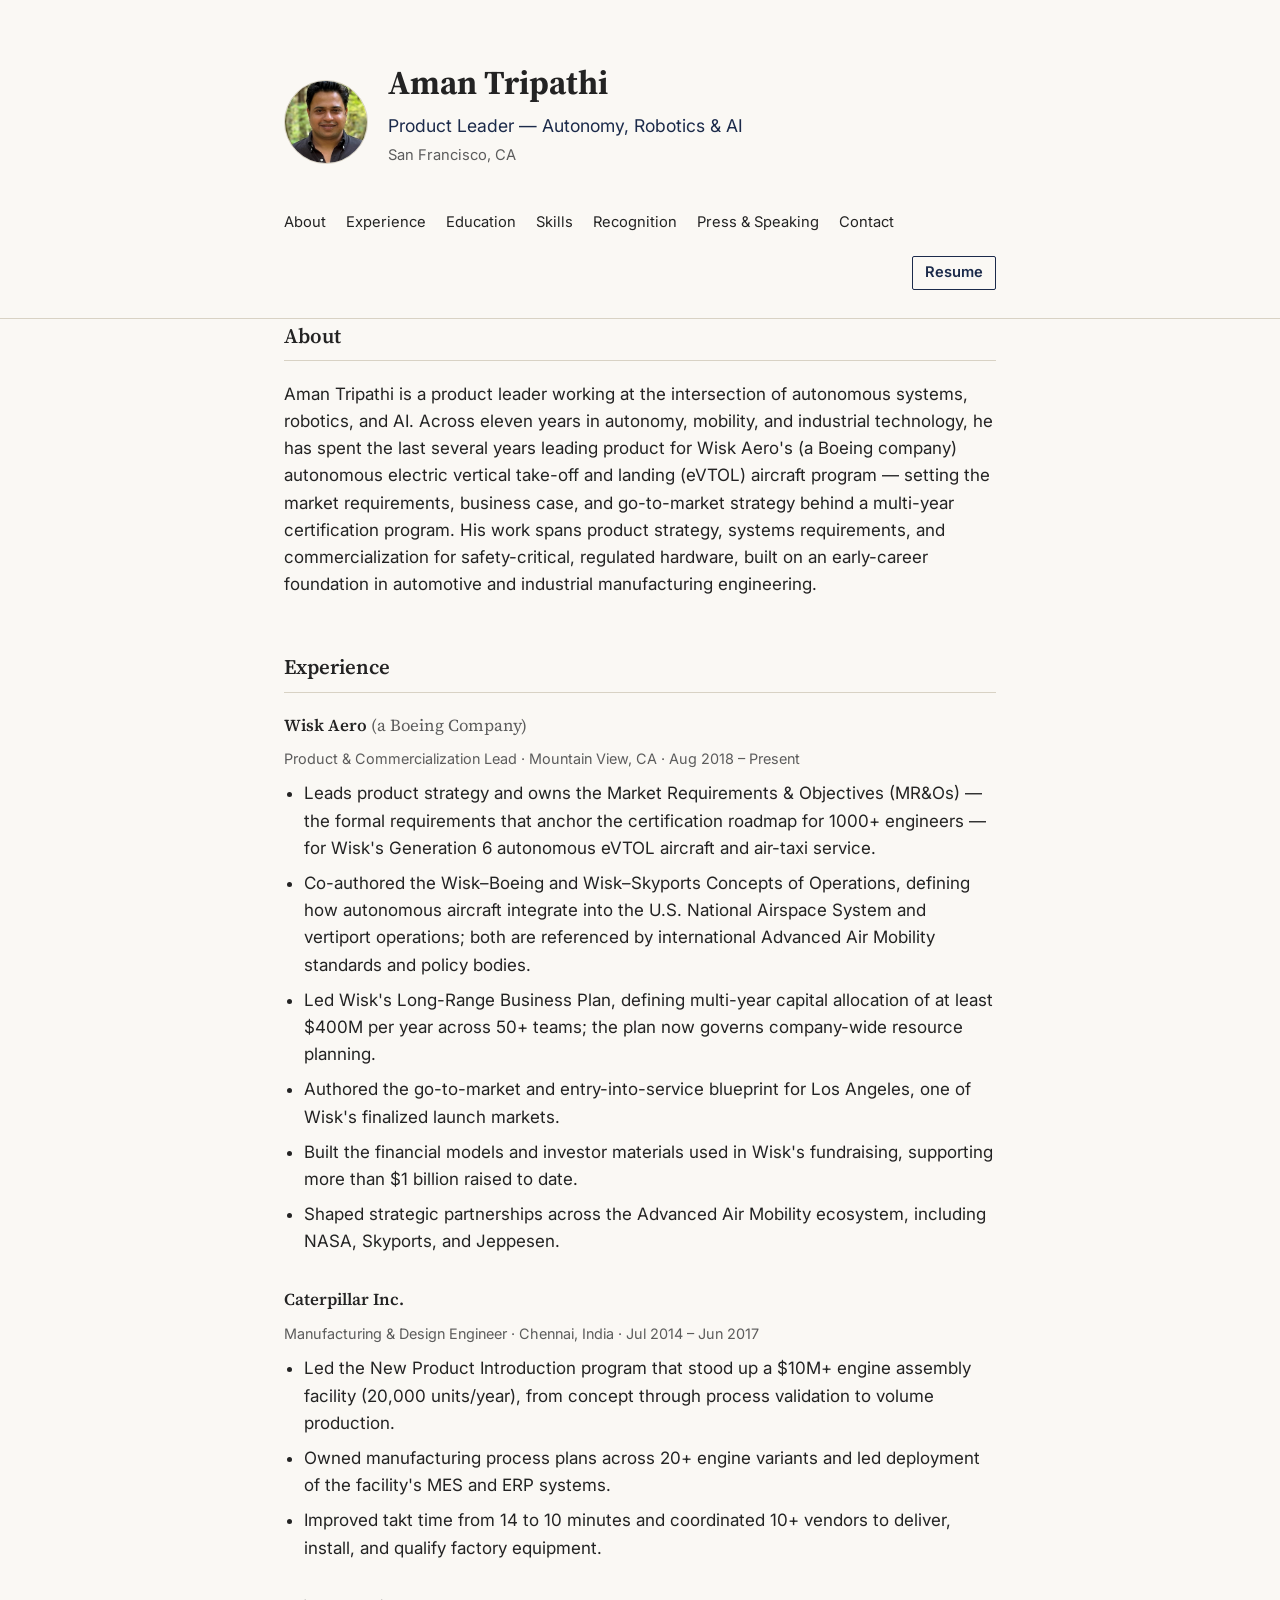
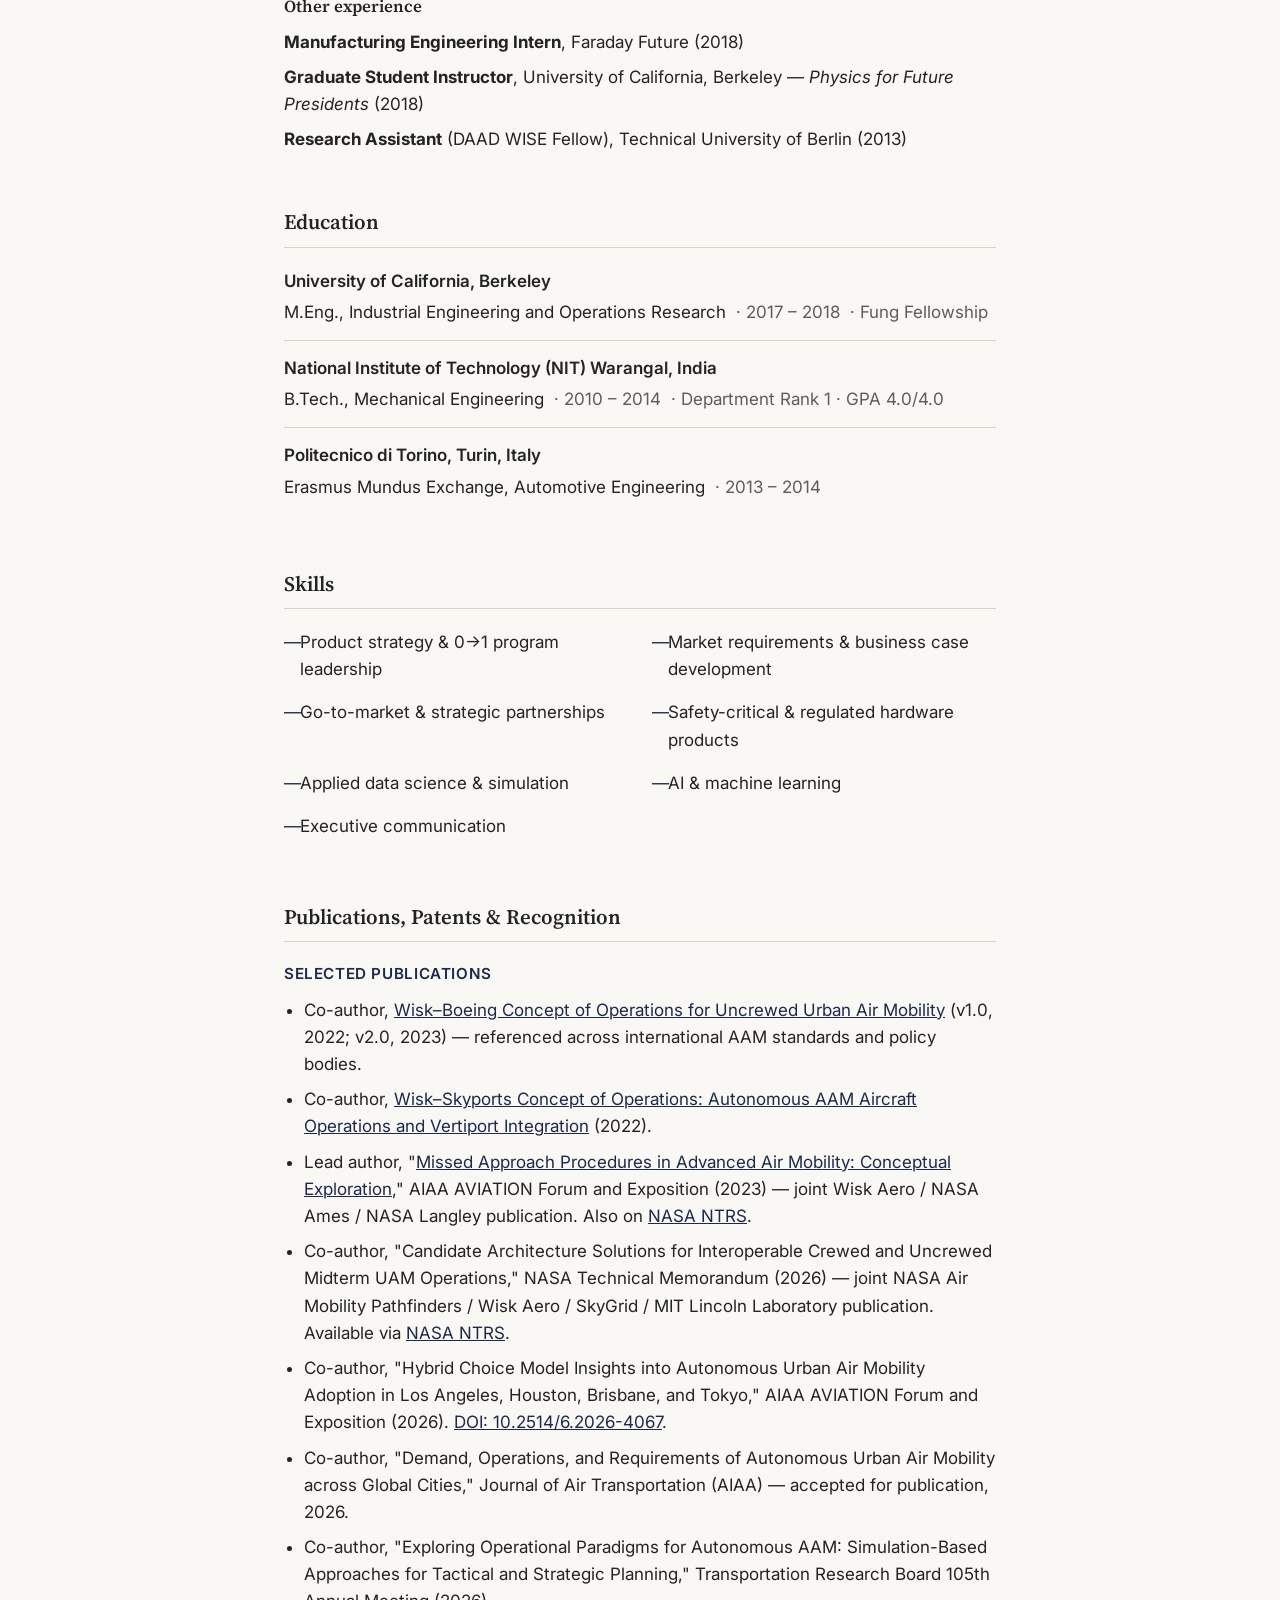
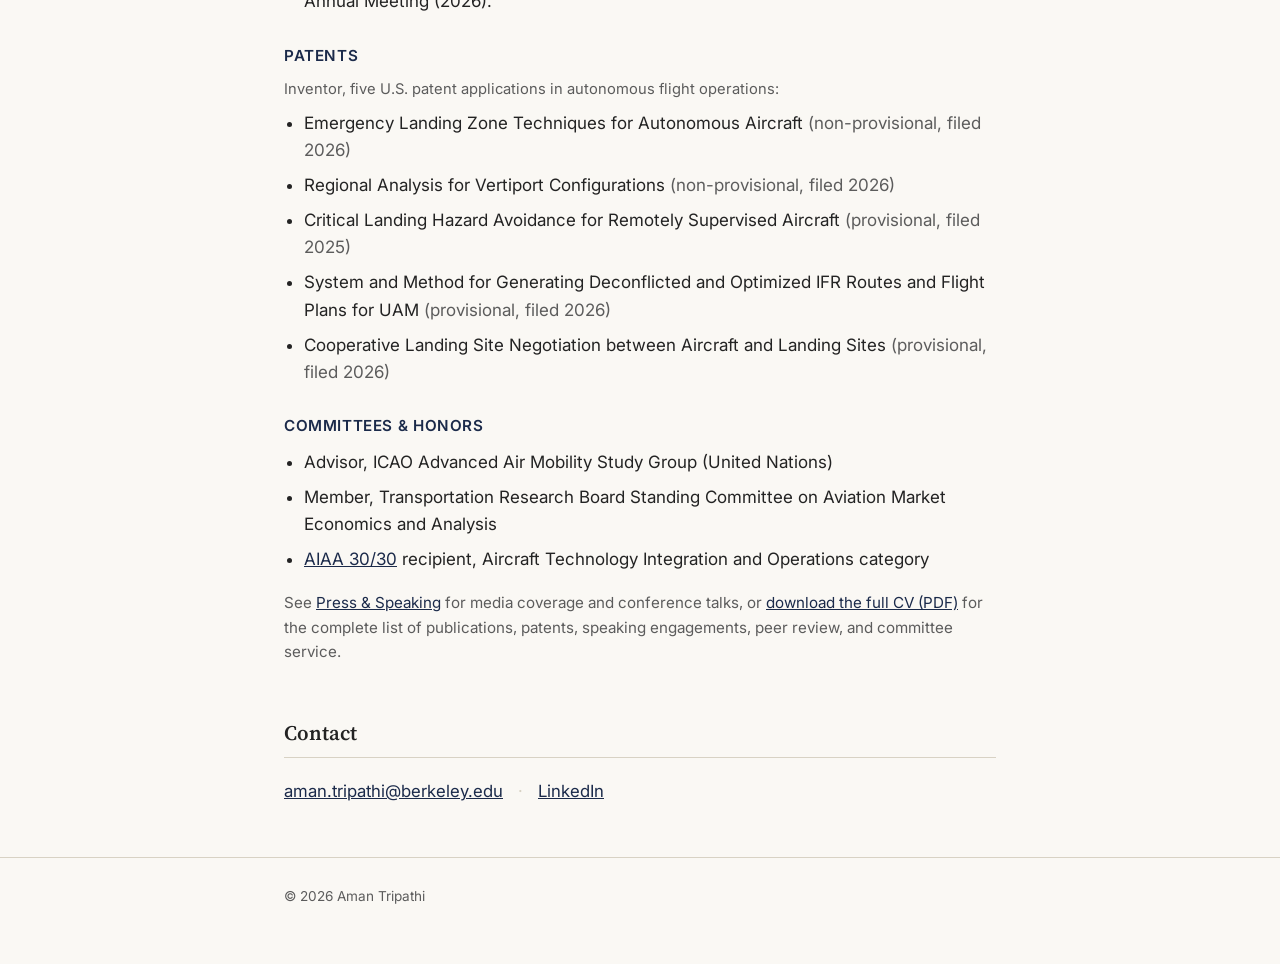
==== index.html @ 5e928e8f "Add personal website: one-page profile, Press & Speaking subpage Classic executive-style one-pager c" ====
<!doctype html>
<html lang="en">
<head>
<meta charset="utf-8">
<meta name="viewport" content="width=device-width, initial-scale=1">
<title>Aman Tripathi — Product Leader, Autonomy, Robotics &amp; AI</title>
<meta name="description" content="Aman Tripathi is a product leader working at the intersection of autonomous systems, robotics, and AI, with over a decade of experience in autonomy, mobility, and industrial technology.">
<link rel="icon" type="image/jpeg" href="assets/headshot.jpeg">
<meta property="og:type" content="website">
<meta property="og:url" content="https://aman-tripathi.github.io/">
<meta property="og:title" content="Aman Tripathi — Product Leader, Autonomy, Robotics & AI">
<meta property="og:description" content="Product leader working at the intersection of autonomous systems, robotics, and AI, with over a decade of experience in autonomy, mobility, and industrial technology.">
<meta property="og:image" content="https://aman-tripathi.github.io/assets/headshot.jpeg">
<meta name="twitter:card" content="summary">
<link rel="preconnect" href="https://fonts.googleapis.com">
<link rel="preconnect" href="https://fonts.gstatic.com" crossorigin>
<link href="https://fonts.googleapis.com/css2?family=Source+Serif+4:wght@400;600;700&family=Inter:wght@400;500;600&display=swap" rel="stylesheet">
<link rel="stylesheet" href="style.css">
</head>
<body>

<header class="site-header">
  <div class="wrap">
    <div class="header-identity">
      <img src="assets/headshot.jpeg" alt="Aman Tripathi" class="headshot">
      <div>
        <h1>Aman Tripathi</h1>
        <p class="title">Product Leader — Autonomy, Robotics &amp; AI</p>
        <p class="location">San Francisco, CA</p>
      </div>
    </div>
    <nav class="site-nav" aria-label="Section navigation">
      <a href="#about">About</a>
      <a href="#experience">Experience</a>
      <a href="#education">Education</a>
      <a href="#skills">Skills</a>
      <a href="#recognition">Recognition</a>
      <a href="press-speaking.html">Press &amp; Speaking</a>
      <a href="#contact">Contact</a>
      <a href="assets/Aman-Tripathi-Resume.pdf" class="nav-resume" target="_blank" rel="noopener">Resume</a>
    </nav>
  </div>
</header>

<main class="wrap">

  <section id="about">
    <h2>About</h2>
    <p>
      Aman Tripathi is a product leader working at the intersection of autonomous systems, robotics, and AI.
      Across eleven years in autonomy, mobility, and industrial technology, he has spent the last several years
      leading product for Wisk Aero's (a Boeing company) autonomous electric vertical take-off and landing
      (eVTOL) aircraft program — setting the market requirements, business case, and go-to-market strategy
      behind a multi-year certification program. His work spans product strategy, systems requirements, and
      commercialization for safety-critical, regulated hardware, built on an early-career foundation in
      automotive and industrial manufacturing engineering.
    </p>
  </section>

  <section id="experience">
    <h2>Experience</h2>

    <article class="role">
      <div class="role-head">
        <h3>Wisk Aero <span class="muted">(a Boeing Company)</span></h3>
        <p class="role-meta">Product &amp; Commercialization Lead · Mountain View, CA · Aug 2018 – Present</p>
      </div>
      <ul>
        <li>Leads product strategy and owns the Market Requirements &amp; Objectives (MR&amp;Os) — the formal requirements that anchor the certification roadmap for 1000+ engineers — for Wisk's Generation 6 autonomous eVTOL aircraft and air-taxi service.</li>
        <li>Co-authored the Wisk–Boeing and Wisk–Skyports Concepts of Operations, defining how autonomous aircraft integrate into the U.S. National Airspace System and vertiport operations; both are referenced by international Advanced Air Mobility standards and policy bodies.</li>
        <li>Led Wisk's Long-Range Business Plan, defining multi-year capital allocation of at least $400M per year across 50+ teams; the plan now governs company-wide resource planning.</li>
        <li>Authored the go-to-market and entry-into-service blueprint for Los Angeles, one of Wisk's finalized launch markets.</li>
        <li>Built the financial models and investor materials used in Wisk's fundraising, supporting more than $1 billion raised to date.</li>
        <li>Shaped strategic partnerships across the Advanced Air Mobility ecosystem, including NASA, Skyports, and Jeppesen.</li>
      </ul>
    </article>

    <article class="role">
      <div class="role-head">
        <h3>Caterpillar Inc.</h3>
        <p class="role-meta">Manufacturing &amp; Design Engineer · Chennai, India · Jul 2014 – Jun 2017</p>
      </div>
      <ul>
        <li>Led the New Product Introduction program that stood up a $10M+ engine assembly facility (20,000 units/year), from concept through process validation to volume production.</li>
        <li>Owned manufacturing process plans across 20+ engine variants and led deployment of the facility's MES and ERP systems.</li>
        <li>Improved takt time from 14 to 10 minutes and coordinated 10+ vendors to deliver, install, and qualify factory equipment.</li>
      </ul>
    </article>

    <article class="role role-compact">
      <h3>Other experience</h3>
      <ul>
        <li><strong>Manufacturing Engineering Intern</strong>, Faraday Future (2018)</li>
        <li><strong>Graduate Student Instructor</strong>, University of California, Berkeley — <em>Physics for Future Presidents</em> (2018)</li>
        <li><strong>Research Assistant</strong> (DAAD WISE Fellow), Technical University of Berlin (2013)</li>
      </ul>
    </article>
  </section>

  <section id="education">
    <h2>Education</h2>
    <ul class="education-list">
      <li>
        <span class="school">University of California, Berkeley</span>
        <span class="degree">M.Eng., Industrial Engineering and Operations Research</span>
        <span class="years">2017 – 2018</span>
        <span class="note">Fung Fellowship</span>
      </li>
      <li>
        <span class="school">National Institute of Technology (NIT) Warangal, India</span>
        <span class="degree">B.Tech., Mechanical Engineering</span>
        <span class="years">2010 – 2014</span>
        <span class="note">Department Rank 1 · GPA 4.0/4.0</span>
      </li>
      <li>
        <span class="school">Politecnico di Torino, Turin, Italy</span>
        <span class="degree">Erasmus Mundus Exchange, Automotive Engineering</span>
        <span class="years">2013 – 2014</span>
      </li>
    </ul>
  </section>

  <section id="skills">
    <h2>Skills</h2>
    <ul class="skills-list">
      <li>Product strategy &amp; 0→1 program leadership</li>
      <li>Market requirements &amp; business case development</li>
      <li>Go-to-market &amp; strategic partnerships</li>
      <li>Safety-critical &amp; regulated hardware products</li>
      <li>Applied data science &amp; simulation</li>
      <li>AI &amp; machine learning</li>
      <li>Executive communication</li>
    </ul>
  </section>

  <section id="recognition">
    <h2>Publications, Patents &amp; Recognition</h2>

    <h3 class="subhead">Selected Publications</h3>
    <ul>
      <li>Co-author, <a href="https://cdn.bfldr.com/3FMO7QHS/as/k45mpmbw4bsb4c7x767vn9nx/Concept_of_Operations_for_Uncrewed_Urban_Air_Mobility_v20" target="_blank" rel="noopener">Wisk–Boeing Concept of Operations for Uncrewed Urban Air Mobility</a> (v1.0, 2022; v2.0, 2023) — referenced across international AAM standards and policy bodies.</li>
      <li>Co-author, <a href="https://skyports.net/wp-content/uploads/2022/06/2022-04-06-Concept-of-Operations-Autonomous-AAM-Aircraft-Operations-and-Vertiport-Integration-1.pdf" target="_blank" rel="noopener">Wisk–Skyports Concept of Operations: Autonomous AAM Aircraft Operations and Vertiport Integration</a> (2022).</li>
      <li>Lead author, "<a href="https://doi.org/10.2514/6.2023-3408" target="_blank" rel="noopener">Missed Approach Procedures in Advanced Air Mobility: Conceptual Exploration</a>," AIAA AVIATION Forum and Exposition (2023) — joint Wisk Aero / NASA Ames / NASA Langley publication. Also on <a href="https://ntrs.nasa.gov/citations/20230007215" target="_blank" rel="noopener">NASA NTRS</a>.</li>
      <li>Co-author, "Candidate Architecture Solutions for Interoperable Crewed and Uncrewed Midterm UAM Operations," NASA Technical Memorandum (2026) — joint NASA Air Mobility Pathfinders / Wisk Aero / SkyGrid / MIT Lincoln Laboratory publication. Available via <a href="https://ntrs.nasa.gov/citations/20260000959" target="_blank" rel="noopener">NASA NTRS</a>.</li>
      <li>Co-author, "Hybrid Choice Model Insights into Autonomous Urban Air Mobility Adoption in Los Angeles, Houston, Brisbane, and Tokyo," AIAA AVIATION Forum and Exposition (2026). <a href="https://doi.org/10.2514/6.2026-4067" target="_blank" rel="noopener">DOI: 10.2514/6.2026-4067</a>.</li>
      <li>Co-author, "Demand, Operations, and Requirements of Autonomous Urban Air Mobility across Global Cities," Journal of Air Transportation (AIAA) — accepted for publication, 2026.</li>
      <li>Co-author, "Exploring Operational Paradigms for Autonomous AAM: Simulation-Based Approaches for Tactical and Strategic Planning," Transportation Research Board 105th Annual Meeting (2026).</li>
    </ul>

    <h3 class="subhead">Patents</h3>
    <p class="muted-note">Inventor, five U.S. patent applications in autonomous flight operations:</p>
    <ul>
      <li>Emergency Landing Zone Techniques for Autonomous Aircraft <span class="muted">(non-provisional, filed 2026)</span></li>
      <li>Regional Analysis for Vertiport Configurations <span class="muted">(non-provisional, filed 2026)</span></li>
      <li>Critical Landing Hazard Avoidance for Remotely Supervised Aircraft <span class="muted">(provisional, filed 2025)</span></li>
      <li>System and Method for Generating Deconflicted and Optimized IFR Routes and Flight Plans for UAM <span class="muted">(provisional, filed 2026)</span></li>
      <li>Cooperative Landing Site Negotiation between Aircraft and Landing Sites <span class="muted">(provisional, filed 2026)</span></li>
    </ul>

    <h3 class="subhead">Committees &amp; Honors</h3>
    <ul>
      <li>Advisor, ICAO Advanced Air Mobility Study Group (United Nations)</li>
      <li>Member, Transportation Research Board Standing Committee on Aviation Market Economics and Analysis</li>
      <li><a href="https://aiaa.org/get-involved/honors-awards/30-30-recognition-program/" target="_blank" rel="noopener">AIAA 30/30</a> recipient, Aircraft Technology Integration and Operations category</li>
    </ul>

    <p class="cv-link">See <a href="press-speaking.html">Press &amp; Speaking</a> for media coverage and conference talks, or <a href="assets/Aman-Tripathi-CV.pdf">download the full CV (PDF)</a> for the complete list of publications, patents, speaking engagements, peer review, and committee service.</p>
  </section>

  <section id="contact">
    <h2>Contact</h2>
    <p>
      <a href="mailto:aman.tripathi@berkeley.edu">aman.tripathi@berkeley.edu</a>
      <span class="divider">·</span>
      <a href="https://www.linkedin.com/in/aman-tripathi" target="_blank" rel="noopener">LinkedIn</a>
    </p>
  </section>

</main>

<footer class="site-footer">
  <div class="wrap">
    <p>&copy; 2026 Aman Tripathi</p>
  </div>
</footer>

</body>
</html>
---- style.css ----
:root {
  --color-bg: #faf8f4;
  --color-text: #232323;
  --color-muted: #5c5c5c;
  --color-accent: #1b2a4a;
  --color-rule: #d8d2c4;
  --font-serif: "Source Serif 4", Georgia, "Times New Roman", serif;
  --font-sans: "Inter", -apple-system, BlinkMacSystemFont, "Segoe UI", Helvetica, Arial, sans-serif;
  --content-width: 760px;
}

* {
  box-sizing: border-box;
}

body {
  margin: 0;
  background: var(--color-bg);
  color: var(--color-text);
  font-family: var(--font-sans);
  font-size: 17px;
  line-height: 1.6;
}

.wrap {
  max-width: var(--content-width);
  margin: 0 auto;
  padding: 0 24px;
}

h1, h2, h3 {
  font-family: var(--font-serif);
  font-weight: 600;
  color: var(--color-text);
  margin: 0 0 8px;
}

h1 {
  font-size: 2.1rem;
  font-weight: 700;
}

h2 {
  font-size: 1.3rem;
  border-bottom: 1px solid var(--color-rule);
  padding-bottom: 8px;
  margin-top: 0;
  margin-bottom: 20px;
}

h3 {
  font-size: 1.05rem;
}

a {
  color: var(--color-accent);
}

a:hover {
  text-decoration-thickness: 2px;
}

/* Header */

.site-header {
  padding: 56px 0 28px;
  border-bottom: 1px solid var(--color-rule);
}

.header-identity {
  display: flex;
  align-items: center;
  gap: 20px;
  margin-bottom: 24px;
}

.headshot {
  width: 84px;
  height: 84px;
  border-radius: 50%;
  object-fit: cover;
  flex-shrink: 0;
  border: 1px solid var(--color-rule);
}

.header-identity h1 {
  margin-bottom: 2px;
}

.site-header .title {
  font-size: 1.1rem;
  color: var(--color-accent);
  margin: 0 0 4px;
}

.site-header .location {
  font-size: 0.92rem;
  color: var(--color-muted);
  margin: 0 0 20px;
}

.site-nav {
  display: flex;
  flex-wrap: wrap;
  gap: 20px;
  font-size: 0.92rem;
}

.site-nav a {
  text-decoration: none;
  color: var(--color-text);
  border-bottom: 1px solid transparent;
}

.site-nav a:hover {
  border-bottom-color: var(--color-accent);
}

.site-nav .nav-resume {
  margin-left: auto;
  font-weight: 600;
  color: var(--color-accent);
  border: 1px solid var(--color-accent);
  padding: 4px 12px;
  border-radius: 2px;
}

.site-nav .nav-resume:hover {
  background: var(--color-accent);
  color: var(--color-bg);
  border-bottom: 1px solid var(--color-accent);
}

/* Main sections */

main {
  padding-top: 48px;
}

section {
  margin-bottom: 52px;
  scroll-margin-top: 24px;
}

section p {
  margin: 0 0 14px;
}

section ul {
  margin: 0;
  padding-left: 20px;
}

section li {
  margin-bottom: 8px;
}

.muted {
  color: var(--color-muted);
  font-weight: 400;
}

/* Experience */

.role {
  margin-bottom: 32px;
}

.role:last-child {
  margin-bottom: 0;
}

.role-head {
  margin-bottom: 10px;
}

.role-meta {
  margin: 0 0 10px;
  font-size: 0.9rem;
  color: var(--color-muted);
}

.role-compact ul {
  list-style: none;
  padding-left: 0;
}

/* Education */

.education-list {
  list-style: none;
  padding-left: 0;
}

.education-list li {
  display: flex;
  flex-wrap: wrap;
  gap: 4px 10px;
  margin-bottom: 14px;
  padding-bottom: 14px;
  border-bottom: 1px solid var(--color-rule);
}

.education-list li:last-child {
  border-bottom: none;
}

.education-list .school {
  font-weight: 600;
  width: 100%;
}

.education-list .degree {
  color: var(--color-text);
}

.education-list .years {
  color: var(--color-muted);
}

.education-list .years::before {
  content: "· ";
}

.education-list .note {
  color: var(--color-muted);
}

.education-list .note::before {
  content: "· ";
}

/* Skills */

.skills-list {
  list-style: none;
  padding-left: 0;
  display: grid;
  grid-template-columns: 1fr 1fr;
  gap: 8px 24px;
}

.skills-list li {
  padding-left: 16px;
  position: relative;
}

.skills-list li::before {
  content: "—";
  position: absolute;
  left: 0;
  color: var(--color-accent);
}

/* Recognition */

#talks ul {
  list-style: none;
  padding-left: 0;
}

#talks li {
  margin-bottom: 16px;
  padding-bottom: 16px;
  border-bottom: 1px solid var(--color-rule);
}

#talks li:last-child {
  border-bottom: none;
}

.talk-title {
  display: block;
  font-weight: 600;
}

.talk-meta {
  display: block;
  font-size: 0.9rem;
  color: var(--color-muted);
  margin-top: 2px;
}

.subhead {
  margin-top: 28px;
  margin-bottom: 10px;
  font-size: 0.95rem;
  text-transform: uppercase;
  letter-spacing: 0.04em;
  color: var(--color-accent);
  font-family: var(--font-sans);
  font-weight: 600;
}

.subhead:first-of-type {
  margin-top: 0;
}

.muted-note {
  font-size: 0.92rem;
  color: var(--color-muted);
  margin: 0 0 8px;
}

.cv-link {
  margin-top: 18px;
  font-size: 0.95rem;
  color: var(--color-muted);
}

/* Contact */

#contact p {
  font-size: 1.05rem;
}

.divider {
  margin: 0 10px;
  color: var(--color-rule);
}

/* Footer */

.site-footer {
  border-top: 1px solid var(--color-rule);
  padding: 28px 0 56px;
  margin-top: 20px;
}

.site-footer p {
  margin: 0;
  font-size: 0.85rem;
  color: var(--color-muted);
}

/* Responsive */

@media (max-width: 560px) {
  body {
    font-size: 16px;
  }

  .site-header {
    padding-top: 40px;
  }

  h1 {
    font-size: 1.7rem;
  }

  .skills-list {
    grid-template-columns: 1fr;
  }
}
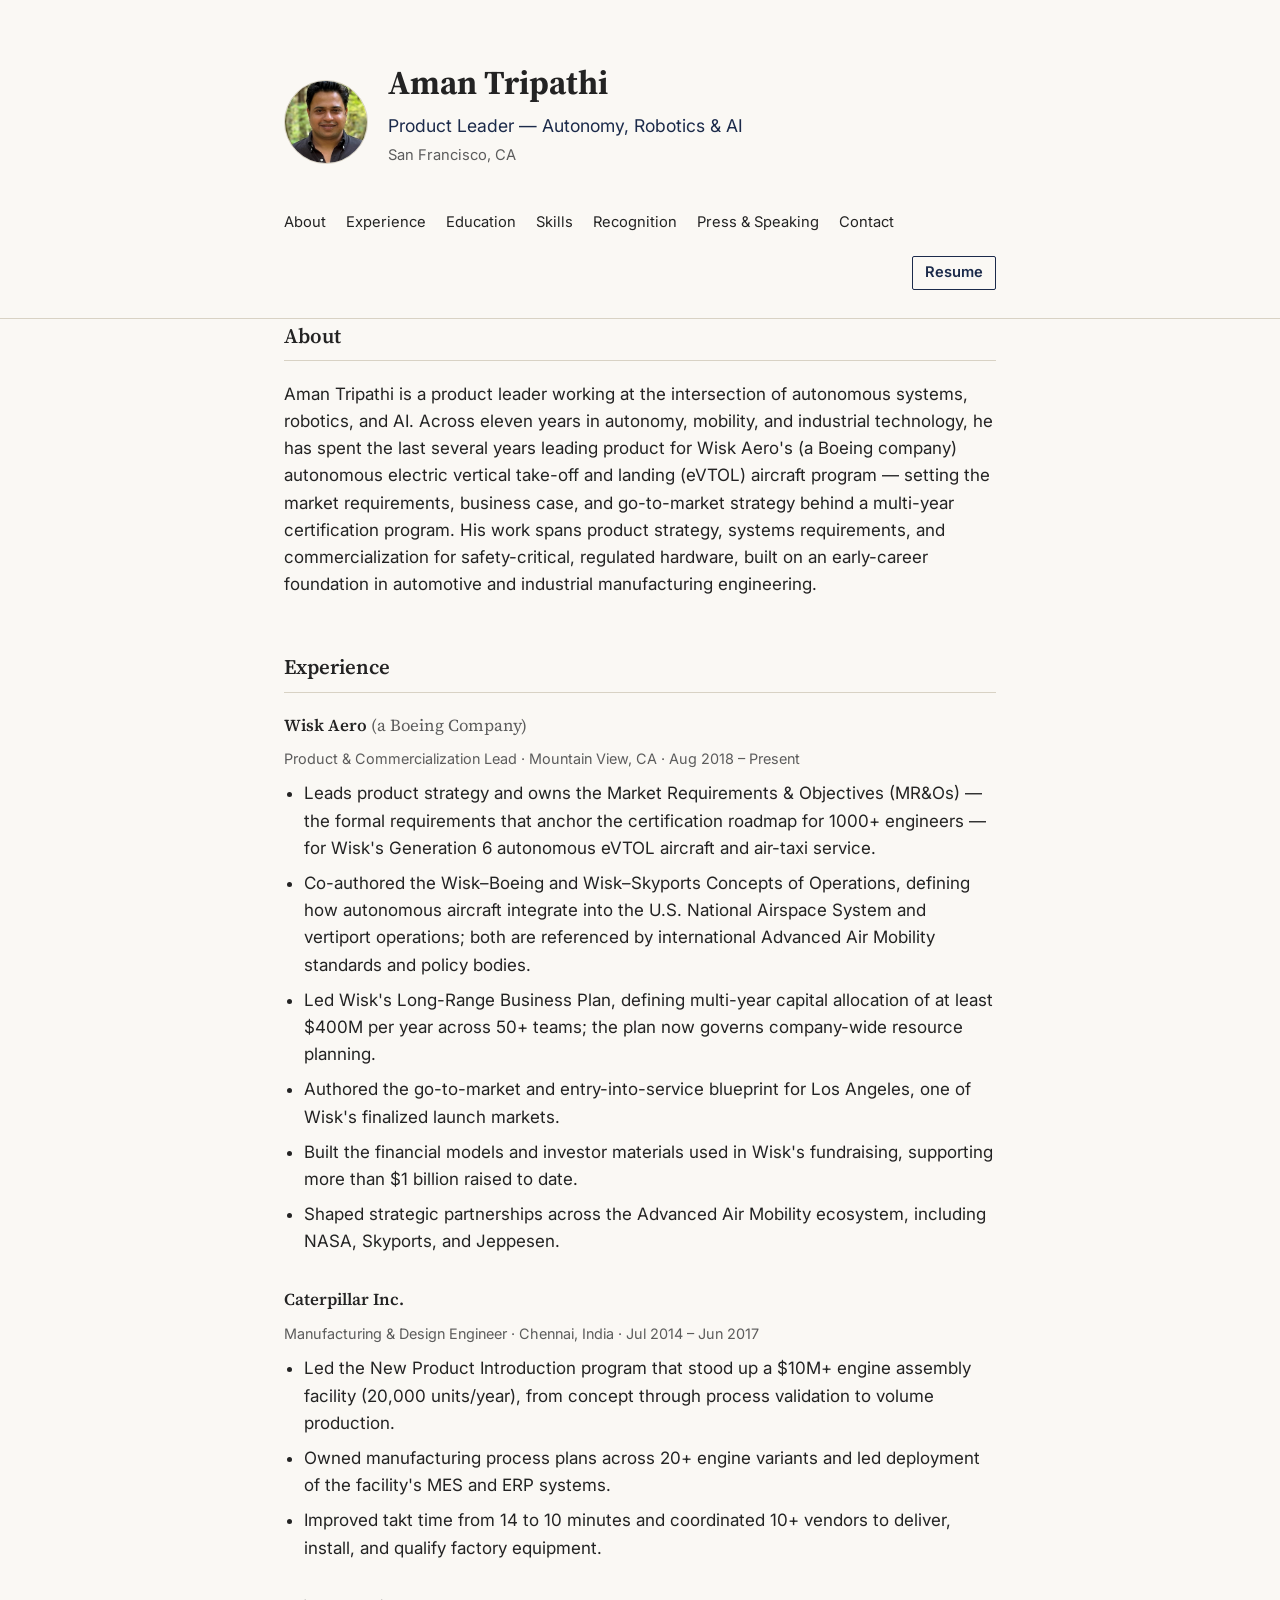
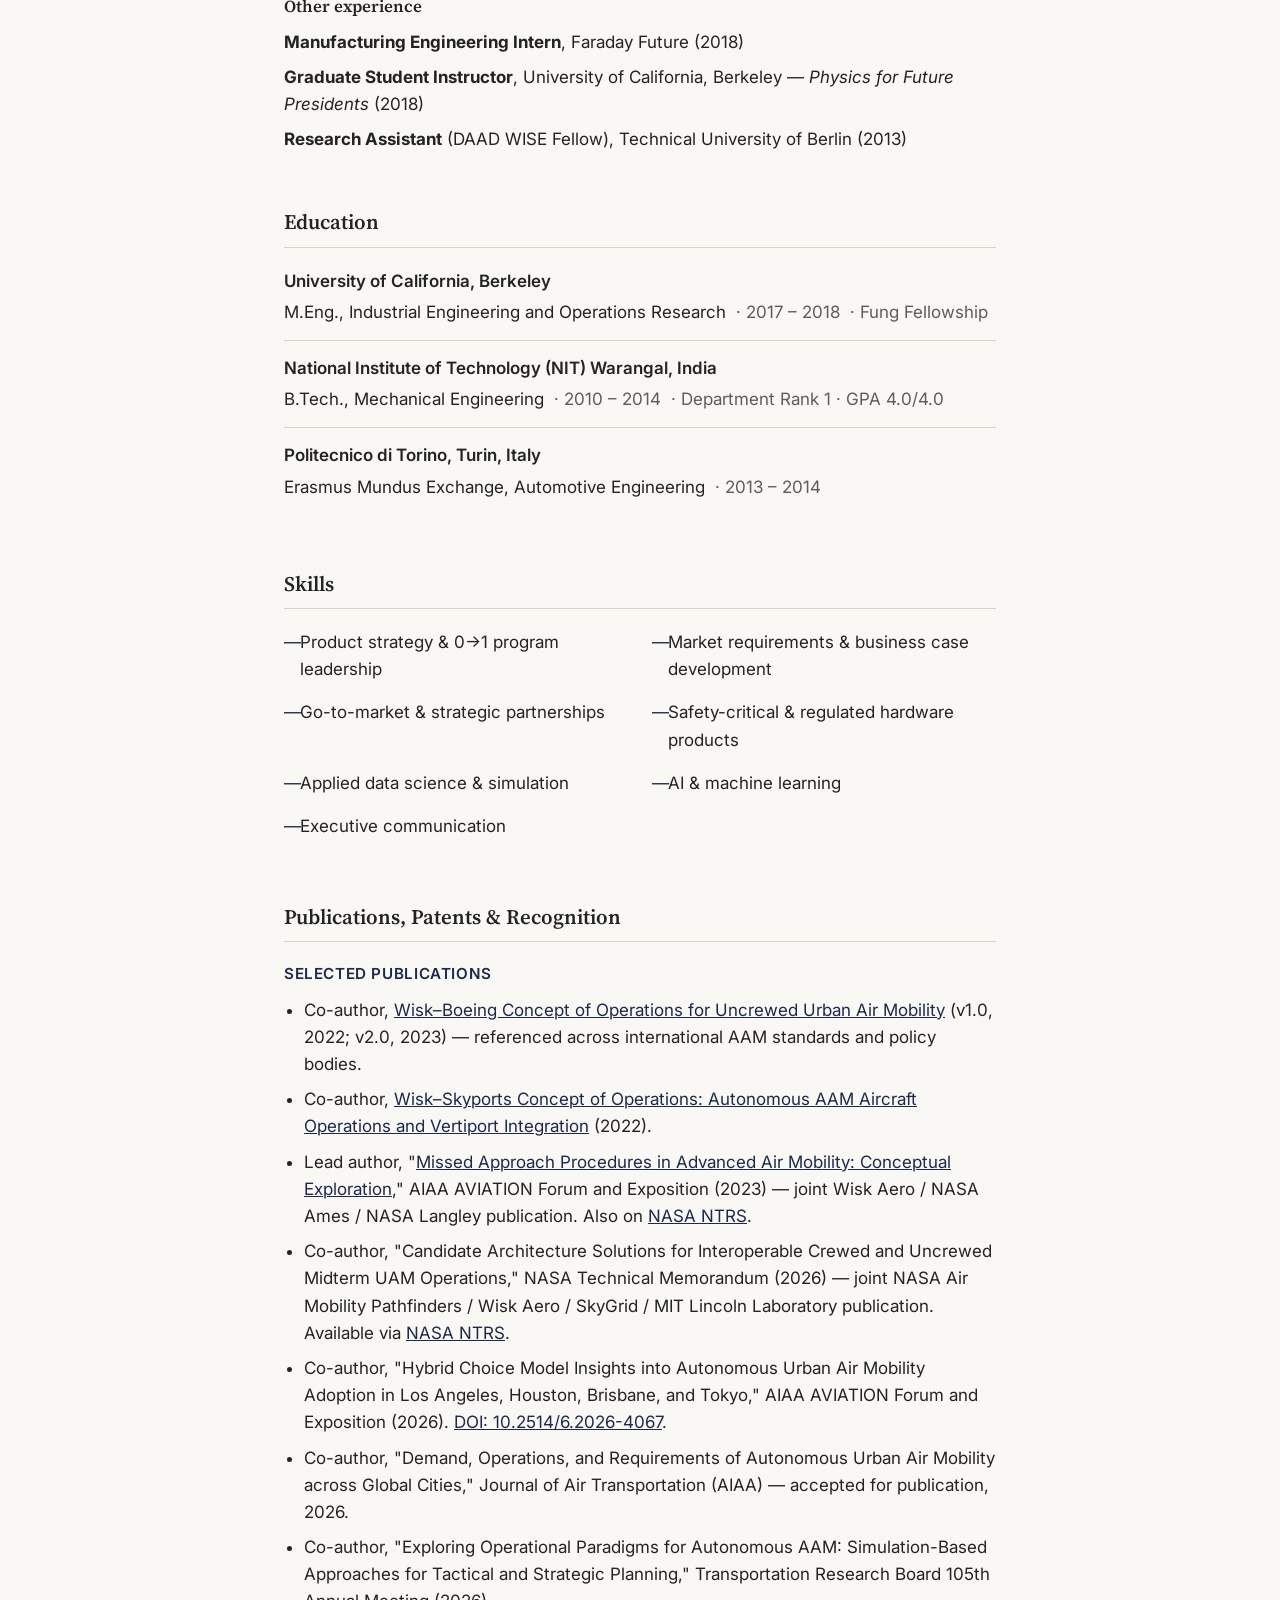
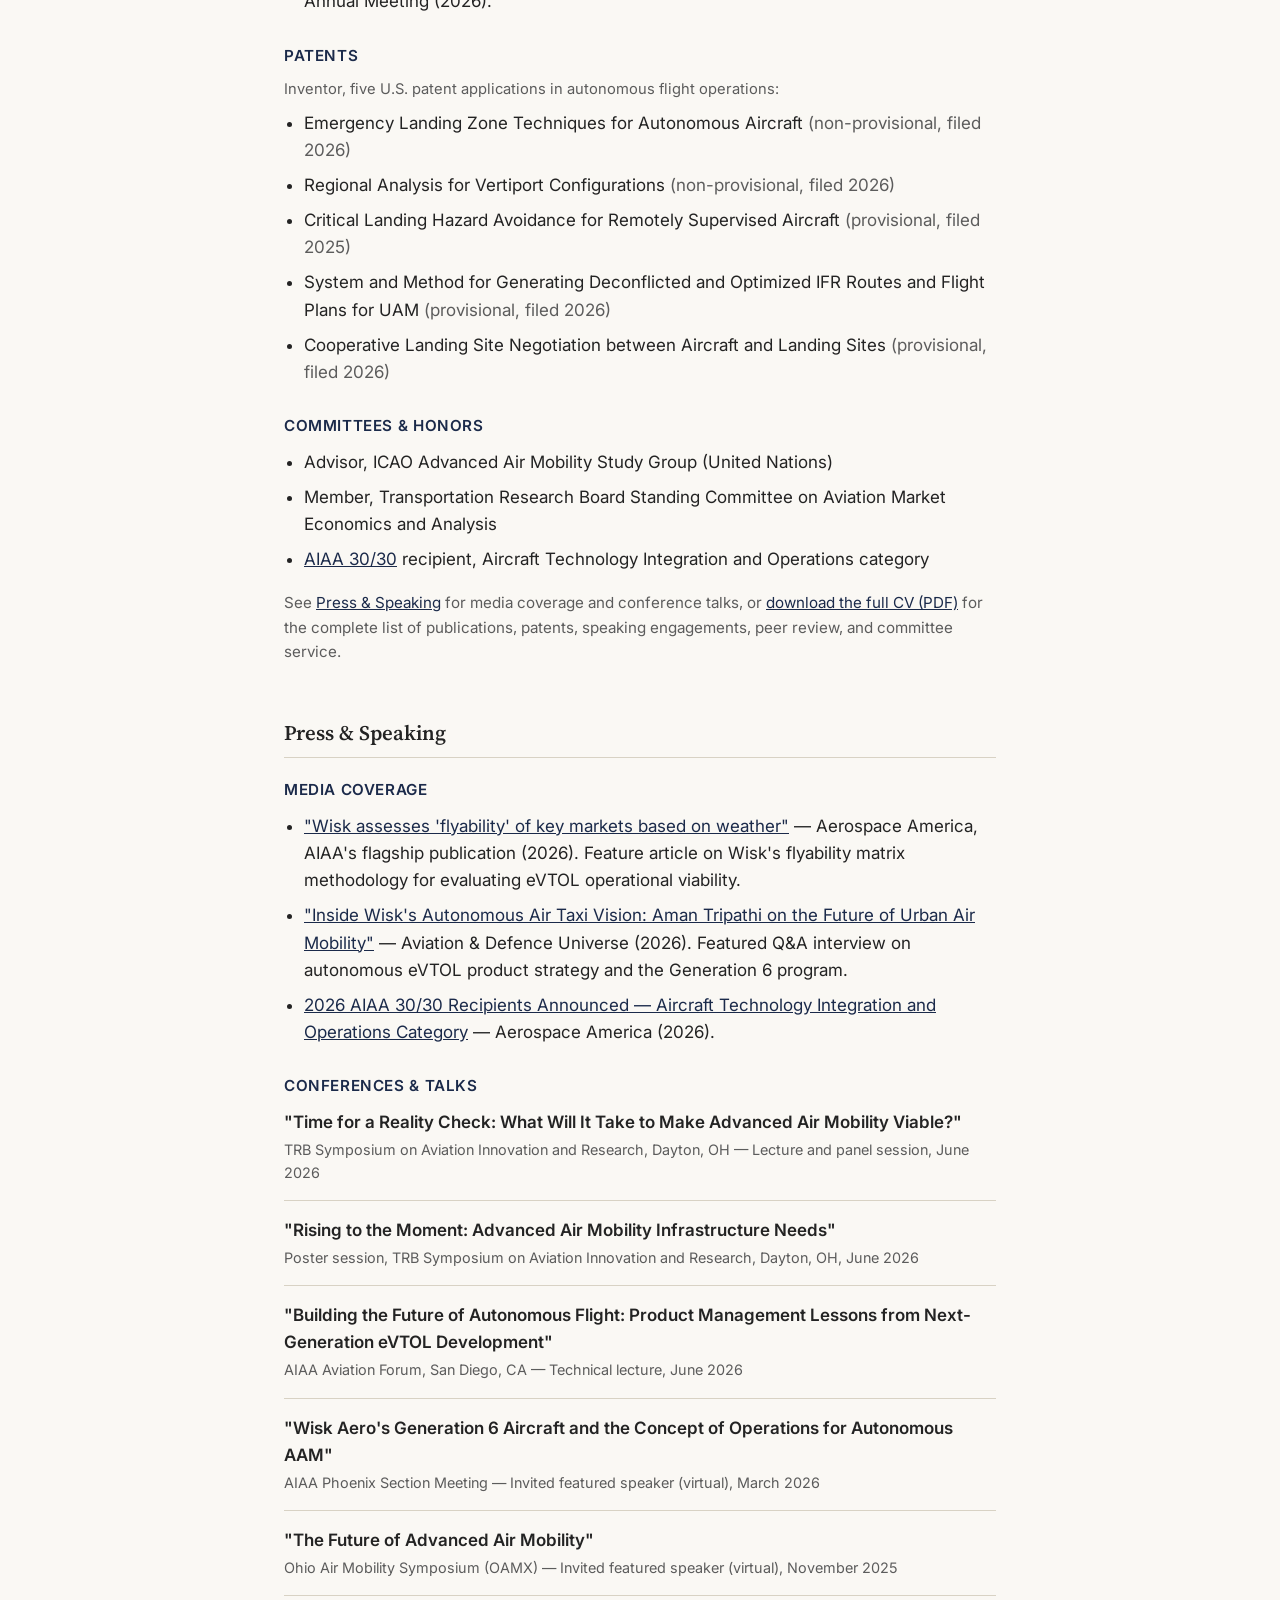
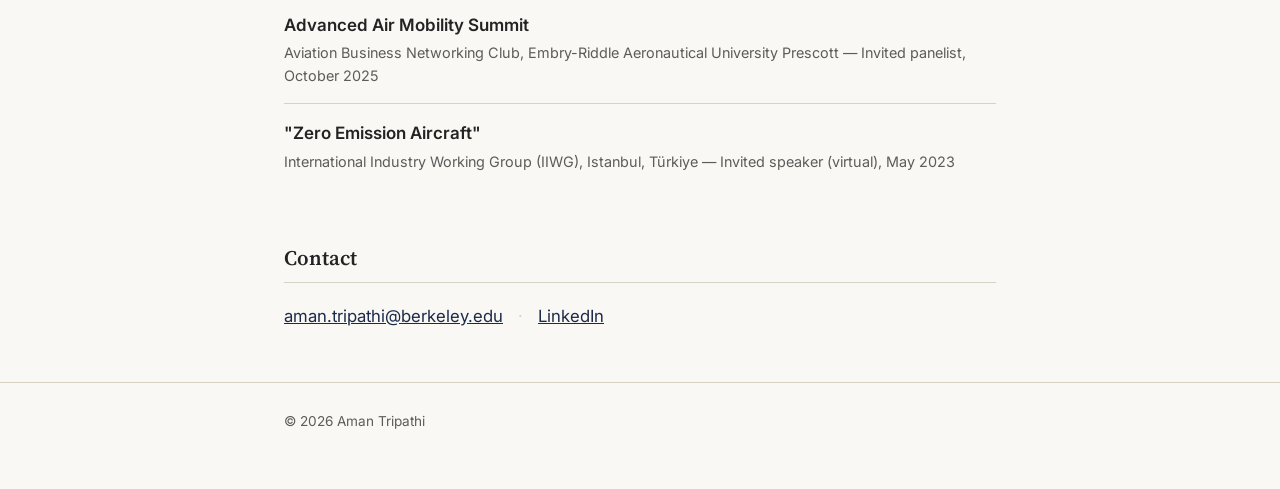
==== commit 441176bc: "Add Press & Speaking section to homepage Shows media coverage and talks directly on the home page in" ====
--- a/index.html
+++ b/index.html
@@ -167,6 +167,51 @@
     <p class="cv-link">See <a href="press-speaking.html">Press &amp; Speaking</a> for media coverage and conference talks, or <a href="assets/Aman-Tripathi-CV.pdf">download the full CV (PDF)</a> for the complete list of publications, patents, speaking engagements, peer review, and committee service.</p>
   </section>
 
+  <section id="press-speaking">
+    <h2>Press &amp; Speaking</h2>
+
+    <h3 class="subhead">Media Coverage</h3>
+    <ul>
+      <li><a href="https://aerospaceamerica.aiaa.org/wisk-assesses-flyability-of-key-markets-based-on-weather/" target="_blank" rel="noopener">"Wisk assesses 'flyability' of key markets based on weather"</a> — Aerospace America, AIAA's flagship publication (2026). Feature article on Wisk's flyability matrix methodology for evaluating eVTOL operational viability.</li>
+      <li><a href="https://www.aviation-defence-universe.com/inside-wisks-autonomous-air-taxi-vision-aman-tripathi-on-the-future-of-urban-air-mobility/" target="_blank" rel="noopener">"Inside Wisk's Autonomous Air Taxi Vision: Aman Tripathi on the Future of Urban Air Mobility"</a> — Aviation &amp; Defence Universe (2026). Featured Q&amp;A interview on autonomous eVTOL product strategy and the Generation 6 program.</li>
+      <li><a href="https://aerospaceamerica.aiaa.org/institute/2026-aiaa-30-30-recipients-announced-aircraft-technology-integration-and-operations-category/" target="_blank" rel="noopener">2026 AIAA 30/30 Recipients Announced — Aircraft Technology Integration and Operations Category</a> — Aerospace America (2026).</li>
+    </ul>
+
+    <h3 class="subhead">Conferences &amp; Talks</h3>
+    <div id="talks">
+      <ul>
+        <li>
+          <span class="talk-title">"Time for a Reality Check: What Will It Take to Make Advanced Air Mobility Viable?"</span>
+          <span class="talk-meta">TRB Symposium on Aviation Innovation and Research, Dayton, OH — Lecture and panel session, June 2026</span>
+        </li>
+        <li>
+          <span class="talk-title">"Rising to the Moment: Advanced Air Mobility Infrastructure Needs"</span>
+          <span class="talk-meta">Poster session, TRB Symposium on Aviation Innovation and Research, Dayton, OH, June 2026</span>
+        </li>
+        <li>
+          <span class="talk-title">"Building the Future of Autonomous Flight: Product Management Lessons from Next-Generation eVTOL Development"</span>
+          <span class="talk-meta">AIAA Aviation Forum, San Diego, CA — Technical lecture, June 2026</span>
+        </li>
+        <li>
+          <span class="talk-title">"Wisk Aero's Generation 6 Aircraft and the Concept of Operations for Autonomous AAM"</span>
+          <span class="talk-meta">AIAA Phoenix Section Meeting — Invited featured speaker (virtual), March 2026</span>
+        </li>
+        <li>
+          <span class="talk-title">"The Future of Advanced Air Mobility"</span>
+          <span class="talk-meta">Ohio Air Mobility Symposium (OAMX) — Invited featured speaker (virtual), November 2025</span>
+        </li>
+        <li>
+          <span class="talk-title">Advanced Air Mobility Summit</span>
+          <span class="talk-meta">Aviation Business Networking Club, Embry-Riddle Aeronautical University Prescott — Invited panelist, October 2025</span>
+        </li>
+        <li>
+          <span class="talk-title">"Zero Emission Aircraft"</span>
+          <span class="talk-meta">International Industry Working Group (IIWG), Istanbul, Türkiye — Invited speaker (virtual), May 2023</span>
+        </li>
+      </ul>
+    </div>
+  </section>
+
   <section id="contact">
     <h2>Contact</h2>
     <p>
